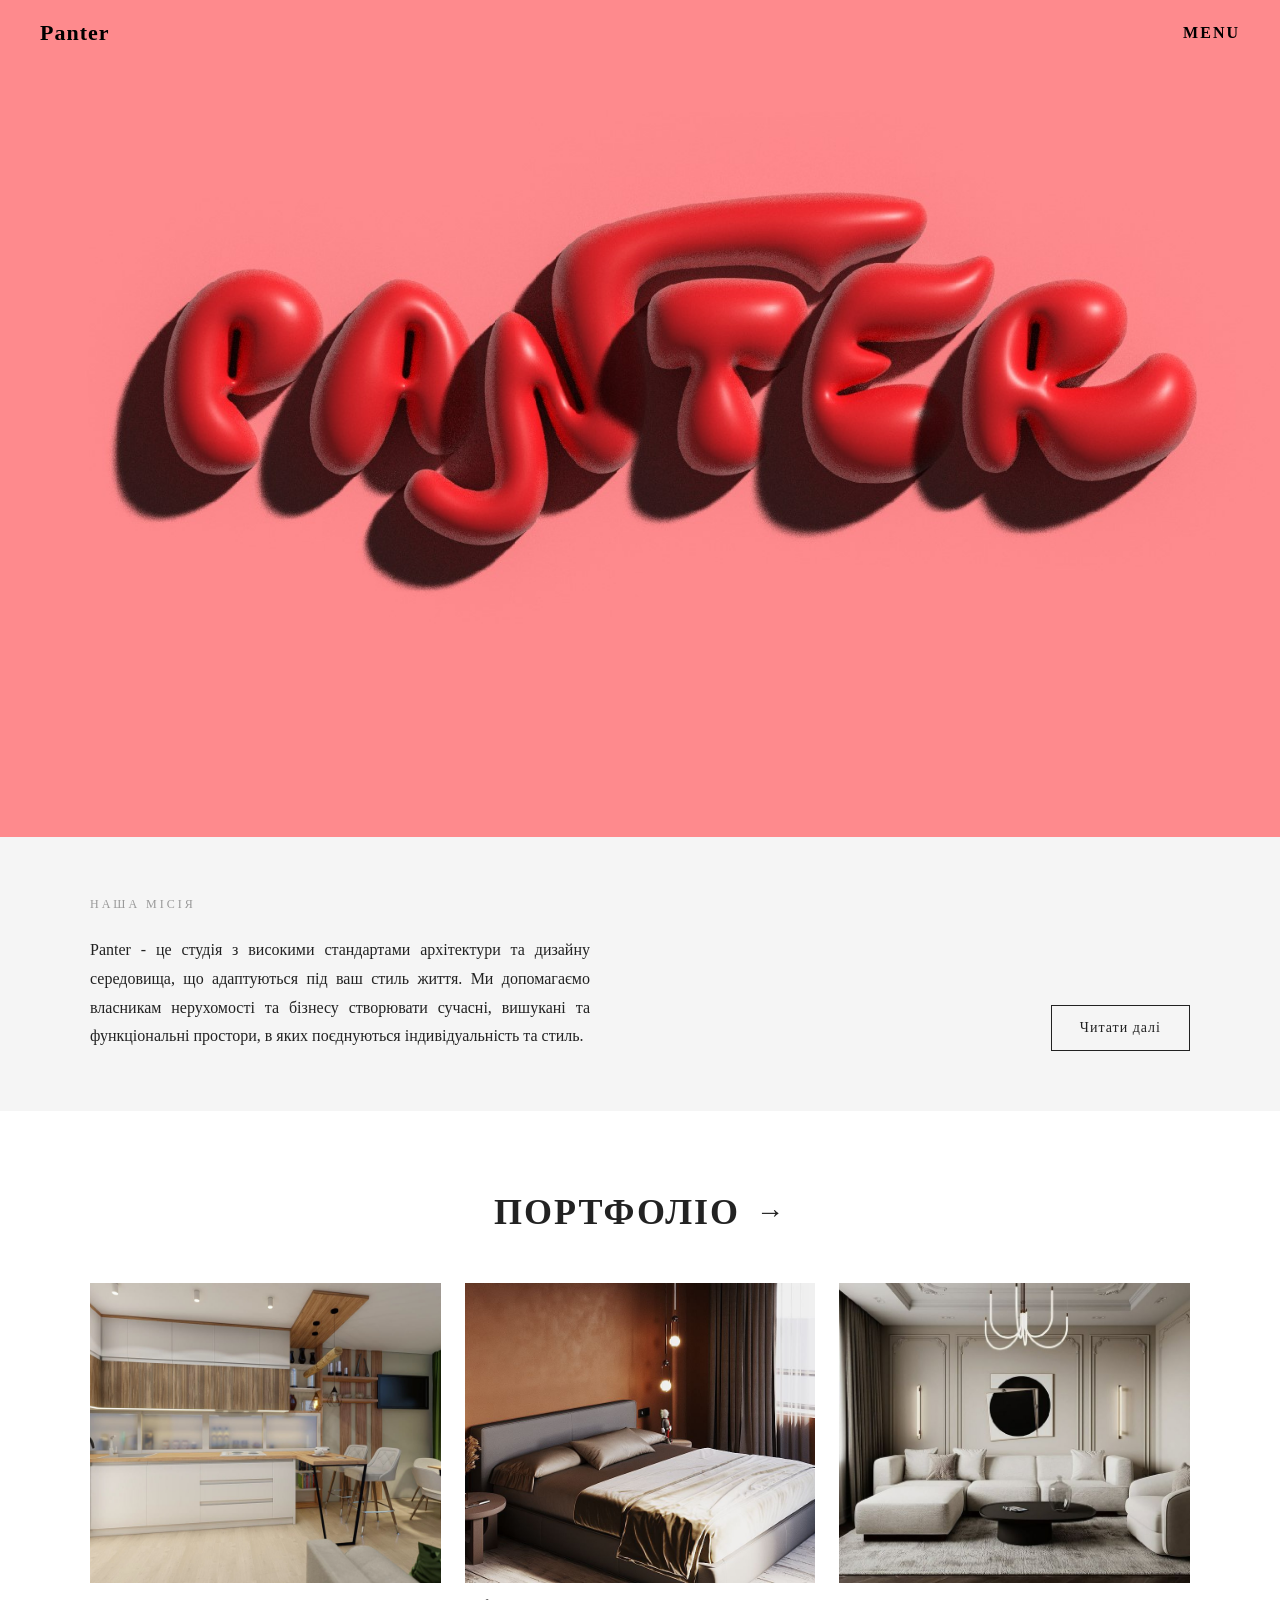
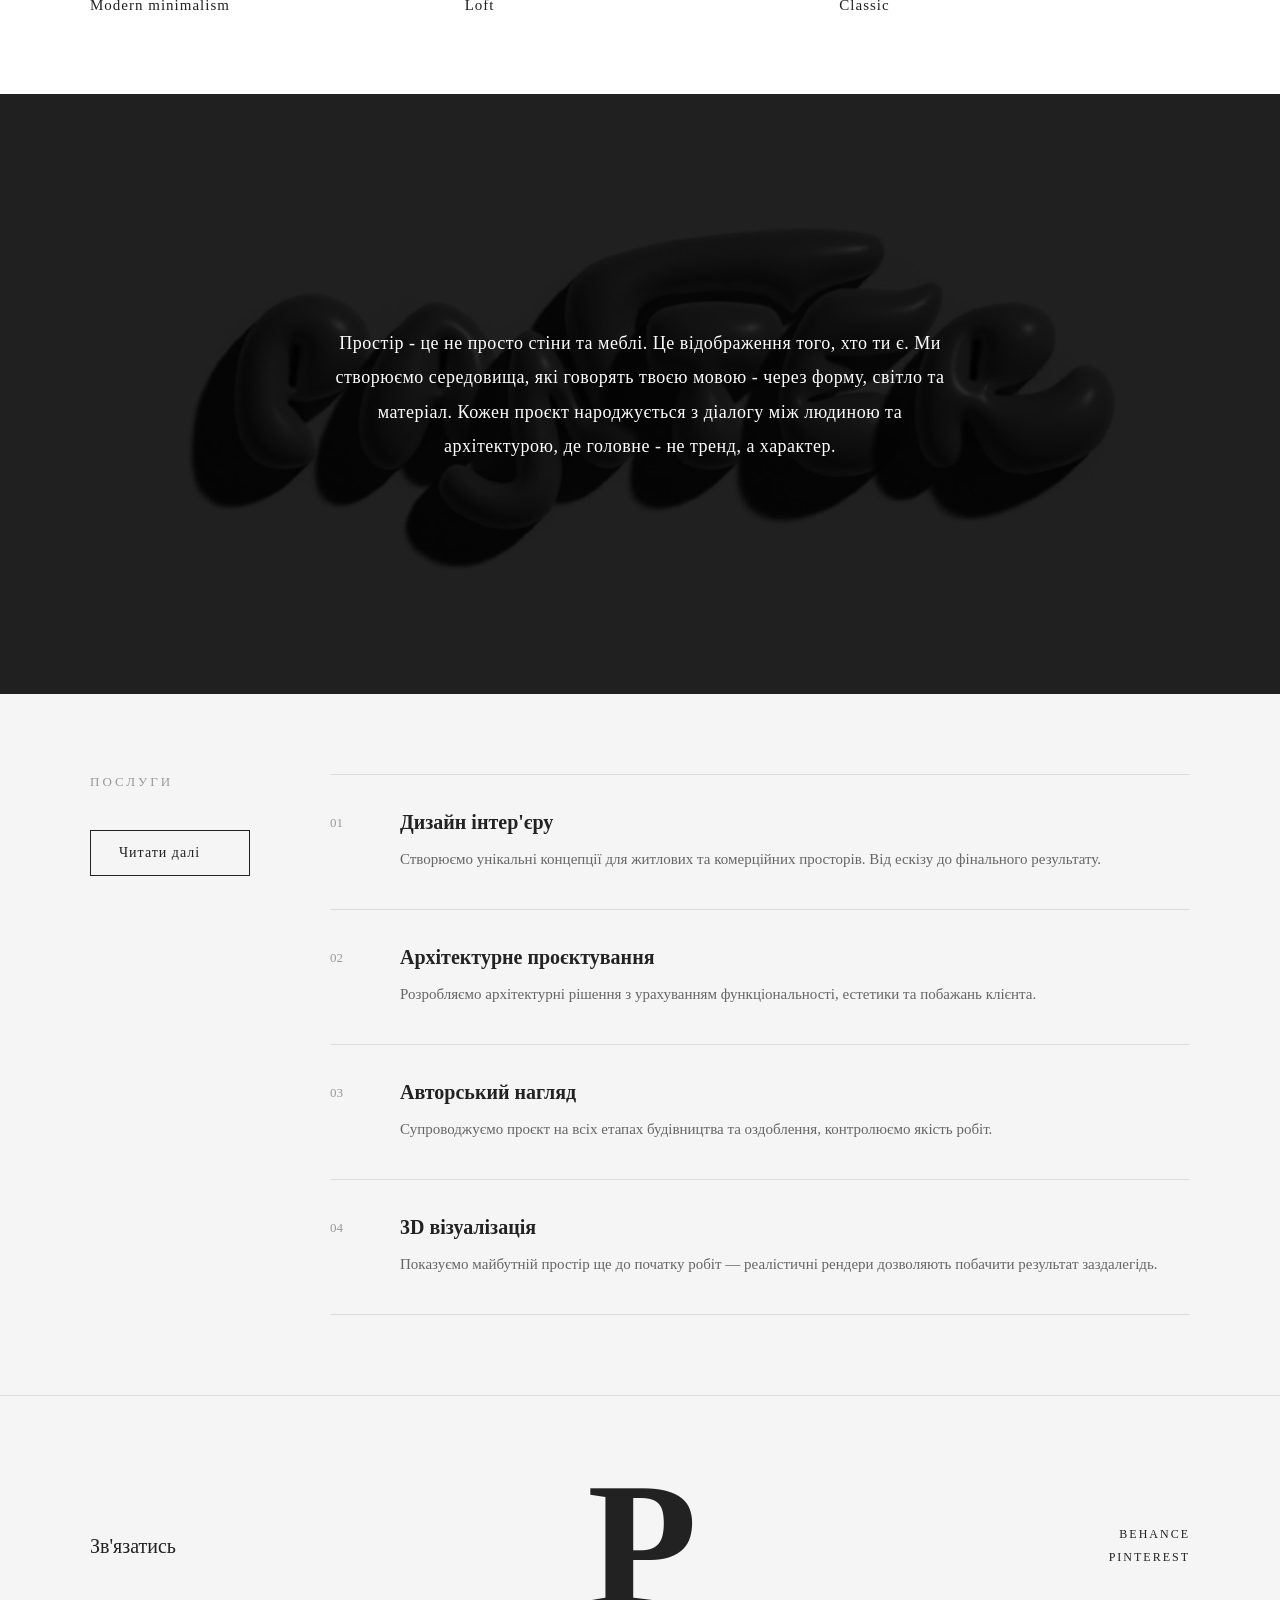
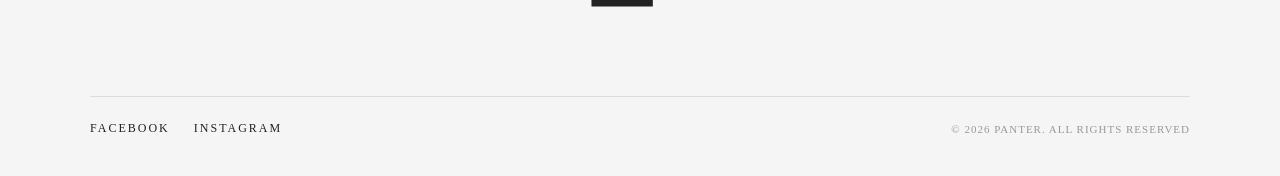
==== index.html @ a99b185a "Initial commit" ====
<!DOCTYPE html>
<html lang="uk">
    <head>
        <meta charset="UTF-8">
        <title>Panter Studio</title>
        <link rel="stylesheet" href="css/reset.css">
        <link rel="stylesheet" href="css/styles.css">
    </head>
    <body>
        <!-- ШАПКА -->
        <header class="header">
            <div class="header__inner">
                <a href="#" class="header__logo">Panter</a>
                <button class="header__menu-btn" id="menuBtn">Menu</button>
            </div>
        </header>

        <!-- ВИЇЗНЕ МЕНЮ -->
        <nav class="nav-overlay" id="navOverlay">
            <ul class="nav-overlay__list">
                <li><a href="about.html" class="nav-overlay__link">Про нас</a></li>
                <li><a href="portfolio.html" class="nav-overlay__link">Портфоліо</a></li>
                <li><a href="services.html" class="nav-overlay__link">Послуги</a></li>
                <li><a href="contacts.html" class="nav-overlay__link">Контакти</a></li>
            </ul>
        </nav>

        <!-- HERO -->
        <section class="hero"></section>

        <!-- НАША МІСІЯ -->
        <section class="about-preview">
            <div class="about-preview__inner">
                <div class="about-preview__left">
                    <span class="about-preview__label">НАША МІСІЯ</span>
                    <p class="about-preview__text">
                        Panter - це студія з високими стандартами архітектури та дизайну середовища, що адаптуються під ваш стиль життя. Ми допомагаємо власникам нерухомості та бізнесу створювати сучасні, вишукані та функціональні простори, в яких поєднуються індивідуальність та стиль.
                    </p>
                </div>
                <div class="about-preview__right">
                    <a href="about.html" class="about-preview__btn">Читати далі</a>
                </div>
            </div>
        </section>
        <!-- СЕКЦІЯ ПОРТФОЛІО -->
        <section class="portfolio">
            <div class="portfolio__header">
                <a href="portfolio.html" class="portfolio__title-link">
                    Портфоліо
                    <span class="portfolio__arrow">→</span>
                </a>
            </div>
            <div class="portfolio__grid">

                <a href="project1.html" class="portfolio__item">
                    <img src="img/3.jpg" alt="Проєкт 1" class="portfolio__img">
                    <p class="portfolio__caption">Modern minimalism</p>
                </a>

                <a href="project2.html" class="portfolio__item">
                    <img src="img/4.jpg" alt="Проєкт 2" class="portfolio__img">
                    <p class="portfolio__caption">Loft</p>
                </a>

                <a href="project3.html" class="portfolio__item">
                    <img src="img/5.jpg" alt="Проєкт 3" class="portfolio__img">
                    <p class="portfolio__caption">Classic</p>
                </a>
            </div>
        </section>
        <!-- СЕКЦІЯ З БАНЕРОМ -->
        <section class="banner">
            <img src="img/6.jpg" alt="Банер" class="banner__img">
            <div class="banner__text">
                <p>Простір - це не просто стіни та меблі. Це відображення того, хто ти є. Ми створюємо середовища, які говорять твоєю мовою - через форму, світло та матеріал. Кожен проєкт народжується з діалогу між людиною та архітектурою, де головне - не тренд, а характер.</p>
            </div>
        </section>
        <!-- СЕКЦІЯ ПОСЛУГИ -->
        <section class="services-preview">
            <div class="services-preview__inner">

                <div class="services-preview__left">
                    <span class="services-preview__title">ПОСЛУГИ</span>
                    <a href="services.html" class="services-preview__btn">Читати далі</a>
                </div>

                <div class="services-preview__right">

                    <div class="services-preview__item">
                        <span class="services-preview__num">01</span>
                        <div class="services-preview__info">
                            <h3 class="services-preview__name">Дизайн інтер'єру</h3>
                            <p class="services-preview__desc">Створюємо унікальні концепції для житлових та комерційних просторів. Від ескізу до фінального результату.</p>
                        </div>
                    </div>

                    <div class="services-preview__item">
                        <span class="services-preview__num">02</span>
                        <div class="services-preview__info">
                            <h3 class="services-preview__name">Архітектурне проєктування</h3>
                            <p class="services-preview__desc">Розробляємо архітектурні рішення з урахуванням функціональності, естетики та побажань клієнта.</p>
                        </div>
                    </div>

                    <div class="services-preview__item">
                        <span class="services-preview__num">03</span>
                        <div class="services-preview__info">
                            <h3 class="services-preview__name">Авторський нагляд</h3>
                            <p class="services-preview__desc">Супроводжуємо проєкт на всіх етапах будівництва та оздоблення, контролюємо якість робіт.</p>
                        </div>
                    </div>

                    <div class="services-preview__item">
                        <span class="services-preview__num">04</span>
                        <div class="services-preview__info">
                            <h3 class="services-preview__name">3D візуалізація</h3>
                            <p class="services-preview__desc">Показуємо майбутній простір ще до початку робіт — реалістичні рендери дозволяють побачити результат заздалегідь.</p>
                        </div>
                    </div>

                </div>
            </div>
        </section>

        <!-- ФУТЕР -->
        <footer class="footer">
            <div class="footer__inner">

                <div class="footer__top">
                    <a href="contacts.html" class="footer__contact-link">Зв'язатись</a>
                    <div class="footer__letter">P</div>
                    <div class="footer__socials-right">
                        <a href="#" class="footer__social">BEHANCE</a>
                        <a href="#" class="footer__social">PINTEREST</a>
                    </div>
                </div>
                <div class="footer__bottom">
                    <div class="footer__socials-left">
                        <a href="#" class="footer__social">FACEBOOK</a>
                        <a href="#" class="footer__social">INSTAGRAM</a>
                    </div>
                    <p class="footer__copy">© 2026 PANTER. ALL RIGHTS RESERVED</p>
                </div>

            </div>
        </footer>
        <script src="js/main.js"></script>
    </body>
</html>
---- css/styles.css ----
/* БАЗОВІ */
body {
    margin: 0;
    padding: 0;
    overflow-x: hidden;
}

/* ШАПКА */
.header {
    position: fixed;
    top: 0;
    left: 0;
    width: 100%;
    z-index: 100;
    background-color: transparent;
    transition: background-color 0.3s ease;
}

.header.scrolled {
    background-color: #4b0000a3;
}

.header__inner {
    display: flex;
    justify-content: space-between;
    align-items: center;
    padding: 20px 40px;
}

.header__logo,
.header__menu-btn {
    color: #000;
    transition: color 0.3s ease;
}

.header__logo {
    font-size: 22px;
    font-weight: 700;
    letter-spacing: 1px;
}

.header__menu-btn {
    font-size: 16px;
    font-weight: 600;
    letter-spacing: 2px;
    text-transform: uppercase;
}

.header.scrolled .header__logo,
.header.scrolled .header__menu-btn {
    color: #fff;
}

/* МЕНЮ */
.nav-overlay {
    position: fixed;
    top: -100%;
    left: 0;
    width: 100%;
    height: 100%;
    background-color: #fff;
    z-index: 99;
    display: flex;
    align-items: center;
    justify-content: center;
    transition: top 0.4s ease;
}

.nav-overlay.open {
    top: 0;
}

.nav-overlay__list {
    display: flex;
    flex-direction: column;
    align-items: center;
    gap: 30px;
}

.nav-overlay__link {
    color: #000;
    font-size: 32px;
    font-weight: 600;
    letter-spacing: 2px;
    text-transform: uppercase;
    transition: opacity 0.2s;
}

.nav-overlay__link:hover {
    opacity: 0.6;
}

/* HERO */
.hero {
    height: 100vh;
    background-image: url('../img/1.jpg');
    background-size: cover;
    background-position: center;
    background-repeat: no-repeat;
    position: relative;
    top: -63px;
    margin-bottom: -63px;
}

/* ЗАГАЛЬНИЙ ЛЕЙБЛ */
.about-label {
    display: block;
    font-size: 11px;
    letter-spacing: 3px;
    text-transform: uppercase;
    color: #999;
    margin-bottom: 20px;
}

/* ЗАГАЛЬНІ КНОПКИ */
.about-preview__btn,
.about-extra__btn,
.services-preview__btn {
    display: inline-block;
    padding: 14px 28px;
    border: 1px solid #222;
    color: #222;
    font-size: 14px;
    letter-spacing: 1px;
    transition: background-color 0.3s ease, color 0.3s ease;
}

.about-preview__btn:hover,
.about-extra__btn:hover,
.services-preview__btn:hover {
    background-color: #222;
    color: #fff;
}

.services-page__cta,
.contacts__submit {
    display: inline-block;
    padding: 14px 32px;
    background-color: #222;
    color: #fff;
    font-size: 14px;
    letter-spacing: 1px;
    transition: opacity 0.2s;
    cursor: pointer;
}

.services-page__cta:hover,
.contacts__submit:hover {
    opacity: 0.8;
}

/* ЗАГАЛЬНИЙ КОНТЕЙНЕР */
.about-team__inner,
.about-stats__inner,
.about-extra__inner,
.about-page__inner,
.inner-page__inner,
.project-detail__inner,
.footer__inner,
.portfolio__grid,
.services-preview__inner,
.about-preview__inner {
    max-width: 1100px;
    margin: 0 auto;
}

/* НАША МІСІЯ */
.about-preview {
    padding: 60px 40px;
    background-color: #f5f5f5;
}

.about-preview__inner {
    display: flex;
    justify-content: space-between;
    align-items: flex-end;
    gap: 40px;
}

.about-preview__left {
    max-width: 500px;
}

.about-preview__label {
    display: block;
    font-size: 12px;
    letter-spacing: 3px;
    text-transform: uppercase;
    color: #999;
    margin-bottom: 24px;
}

.about-preview__text {
    font-size: 16px;
    line-height: 1.8;
    color: #222;
    text-align: justify;
}

.about-preview__right {
    flex-shrink: 0;
}

/* ПОРТФОЛІО НА ГОЛОВНІЙ */
.portfolio {
    padding: 80px 40px;
    background-color: #fff;
}

.portfolio__header {
    text-align: center;
    margin-bottom: 50px;
}

.portfolio__title-link {
    font-size: 36px;
    font-weight: 700;
    color: #222;
    letter-spacing: 2px;
    text-transform: uppercase;
    display: inline-flex;
    align-items: center;
    gap: 16px;
    transition: opacity 0.2s;
}

.portfolio__title-link:hover {
    opacity: 0.6;
}

.portfolio__arrow {
    font-size: 28px;
    transition: transform 0.2s;
}

.portfolio__title-link:hover .portfolio__arrow {
    transform: translateX(6px);
}

.portfolio__grid {
    display: flex;
    gap: 24px;
}

.portfolio__item {
    flex: 1;
    display: flex;
    flex-direction: column;
    cursor: pointer;
    transition: opacity 0.2s;
}

.portfolio__item:hover {
    opacity: 0.8;
}

.portfolio__img {
    width: 100%;
    height: 300px;
    object-fit: cover;
    display: block;
}

.portfolio__caption {
    margin-top: 14px;
    font-size: 15px;
    color: #222;
    letter-spacing: 1px;
}

/* БАНЕР */
.banner {
    position: relative;
}

.banner__img {
    width: 100%;
    height: 600px;
    object-fit: cover;
    display: block;
}

.banner__text {
    position: absolute;
    top: 50%;
    left: 50%;
    transform: translate(-50%, -50%);
    max-width: 700px;
    text-align: center;
}

.banner__text p {
    color: #fff;
    font-size: 18px;
    line-height: 1.9;
    letter-spacing: 0.5px;
}

/* ПОСЛУГИ НА ГОЛОВНІЙ */
.services-preview {
    padding: 80px 40px;
    background-color: #f5f5f5;
}

.services-preview__inner {
    display: flex;
    gap: 80px;
    align-items: flex-start;
}

.services-preview__left {
    display: flex;
    flex-direction: column;
    gap: 40px;
    position: sticky;
    top: 100px;
    min-width: 160px;
}

.services-preview__title {
    font-size: 13px;
    letter-spacing: 3px;
    text-transform: uppercase;
    color: #999;
}

.services-preview__right {
    flex: 1;
    display: flex;
    flex-direction: column;
}

.services-preview__item,
.services-page__item {
    display: flex;
    gap: 40px;
    padding: 36px 0;
    border-bottom: 1px solid #ddd;
    align-items: flex-start;
}

.services-preview__item:first-child,
.services-page__item:first-child {
    border-top: 1px solid #ddd;
}

.services-preview__num {
    font-size: 13px;
    color: #999;
    min-width: 30px;
    padding-top: 4px;
}

.services-preview__name {
    font-size: 20px;
    font-weight: 600;
    color: #222;
    margin-bottom: 12px;
}

.services-preview__desc {
    font-size: 15px;
    line-height: 1.8;
    color: #666;
}

/* ФУТЕР */
.footer {
    padding: 60px 40px 40px;
    background-color: #f5f5f5;
    border-top: 1px solid #ddd;
}

.footer__top {
    display: flex;
    justify-content: space-between;
    align-items: center;
    margin-bottom: 60px;
}

.footer__contact-link {
    font-size: 20px;
    color: #222;
    text-decoration: underline;
    transition: opacity 0.2s;
}

.footer__letter {
    font-size: 180px;
    font-weight: 700;
    color: #222;
    line-height: 1;
    user-select: none;
}

.footer__socials-right {
    display: flex;
    flex-direction: column;
    align-items: flex-end;
    gap: 8px;
}

.footer__social {
    font-size: 12px;
    letter-spacing: 2px;
    color: #222;
    transition: opacity 0.2s;
}

.footer__contact-link:hover,
.footer__social:hover {
    opacity: 0.6;
}

.footer__bottom {
    display: flex;
    justify-content: space-between;
    align-items: center;
    border-top: 1px solid #ddd;
    padding-top: 24px;
}

.footer__socials-left {
    display: flex;
    gap: 24px;
}

.footer__copy {
    font-size: 11px;
    letter-spacing: 1px;
    color: #999;
    text-transform: uppercase;
}

/* ВНУТРІШНІ СТОРІНКИ */
.inner-page {
    padding: 140px 40px 80px;
}

.inner-page__title {
    font-size: 48px;
    font-weight: 700;
    color: #222;
    margin-bottom: 60px;
    text-transform: uppercase;
    letter-spacing: 2px;
}

/* КОНТАКТИ */
.contacts__block {
    display: flex;
    gap: 80px;
    align-items: flex-start;
}

.contacts__info {
    flex: 1;
    display: flex;
    flex-direction: column;
    gap: 32px;
}

.contacts__group {
    display: flex;
    flex-direction: column;
    gap: 6px;
}

.contacts__group-title {
    font-size: 14px;
    color: #444;
    margin-bottom: 6px;
}

.contacts__value {
    font-size: 16px;
    color: #222;
    transition: opacity 0.2s;
}

a.contacts__value:hover {
    opacity: 0.6;
}

.contacts__form-block {
    flex: 1;
}

.contacts__form {
    display: flex;
    flex-direction: column;
}

.contacts__input {
    width: 100%;
    padding: 16px 12px;
    border: none;
    border-bottom: 1px solid #ccc;
    background-color: transparent;
    font-size: 15px;
    color: #222;
    outline: none;
    transition: border-color 0.2s;
}

.contacts__input::placeholder {
    color: #aaa;
}

.contacts__input:focus {
    border-bottom-color: #222;
}

.contacts__submit {
    align-self: flex-end;
    margin-top: 24px;
}

/* ПРО НАС */
.about-team {
    padding: 140px 40px 80px;
}

.about-team__inner {
    display: flex;
    gap: 80px;
    align-items: center;
}

.about-team__img-block,
.about-team__text-block {
    flex: 1;
}

.about-team__img {
    width: 100%;
    height: 600px;
    object-fit: cover;
}

.about-team__title {
    font-size: 36px;
    font-weight: 700;
    color: #222;
    margin-bottom: 28px;
    line-height: 1.3;
}

.about-team__text {
    font-size: 16px;
    line-height: 1.9;
    color: #444;
    margin-bottom: 16px;
}

.about-company {
    padding: 80px 40px;
    background-color: #f5f5f5;
}

.about-company__inner {
    max-width: 700px;
    margin: 0 auto;
    text-align: center;
}

.about-company__text {
    font-size: 17px;
    line-height: 2;
    color: #444;
    margin-bottom: 20px;
}

.about-stats {
    padding: 80px 40px;
}

.about-stats__inner {
    display: flex;
    gap: 40px;
}

.about-stats__item {
    flex: 1;
    border-top: 1px solid #ddd;
    padding-top: 28px;
    display: flex;
    flex-direction: column;
    gap: 8px;
}

.about-stats__number {
    font-size: 48px;
    font-weight: 700;
    color: #222;
}

.about-stats__label {
    font-size: 13px;
    letter-spacing: 2px;
    text-transform: uppercase;
    color: #999;
}

.about-stats__desc {
    font-size: 14px;
    line-height: 1.7;
    color: #666;
    margin-top: 8px;
}

.about-extra {
    padding: 80px 40px;
    background-color: #f5f5f5;
}

.about-extra__inner {
    display: flex;
    flex-direction: column;
    gap: 40px;
}

.about-extra__img-block {
    display: flex;
    gap: 16px;
}

.about-extra__img {
    width: 50%;
    height: 350px;
    object-fit: cover;
}

.about-extra__text-block {
    display: flex;
    flex-direction: column;
    gap: 16px;
}

.about-extra__text {
    font-size: 16px;
    line-height: 1.9;
    color: #444;
}

.about-extra__btn {
    align-self: flex-start;
    margin-top: 8px;
}

/* СТОРІНКА ПОСЛУГ */
.services-page__head {
    max-width: 600px;
    margin-bottom: 60px;
}

.services-page__intro {
    font-size: 17px;
    line-height: 1.9;
    color: #444;
    margin-top: 16px;
}

.services-page__photos {
    display: grid;
    grid-template-columns: repeat(3, 1fr);
    gap: 16px;
    margin-bottom: 80px;
}

.services-page__photo {
    width: 100%;
    aspect-ratio: 4 / 3;
    object-fit: cover;
    display: block;
}

.services-page__list {
    display: flex;
    flex-direction: column;
    margin-bottom: 80px;
}

.services-page__bottom {
    display: flex;
    flex-wrap: wrap;
    gap: 80px;
    padding: 60px 0;
    border-top: 1px solid #ddd;
}

.services-page__bottom-left,
.services-page__bottom-right {
    flex: 1;
    display: flex;
    flex-direction: column;
    gap: 20px;
}

.services-page__bottom-right {
    justify-content: flex-end;
}

.services-page__bottom-text,
.services-page__bottom-quote {
    font-size: 16px;
    line-height: 1.8;
    color: #444;
}

.services-page__cta {
    margin-top: 20px;
    align-self: flex-start;
}

/* СТОРІНКА ПРОЄКТУ */
.project-page__back {
    display: inline-block;
    margin-bottom: 32px;
    font-size: 14px;
    color: #999;
    letter-spacing: 1px;
    transition: color 0.2s;
}

.project-page__back:hover {
    color: #222;
}

.project-hero {
    position: relative;
    height: 100vh;
    overflow: hidden;
}

.project-hero__img {
    width: 100%;
    height: 100%;
    object-fit: cover;
    display: block;
}

.project-hero__overlay {
    position: absolute;
    bottom: 60px;
    left: 40px;
}

.project-hero__title {
    font-size: 52px;
    font-weight: 700;
    color: #fff;
    margin-bottom: 12px;
}

.project-hero__sub {
    font-size: 14px;
    letter-spacing: 3px;
    text-transform: uppercase;
    color: rgba(255,255,255,0.7);
}

.project-detail {
    padding: 80px 40px;
}

.project-plan {
    display: flex;
    gap: 80px;
    align-items: flex-start;
    margin: 60px 0 80px;
}

.project-plan__img-block {
    flex: 1;
    display: flex;
    flex-direction: column;
    gap: 10px;
}

.project-plan__img {
    width: 100%;
    object-fit: contain;
    background-color: #f5f5f5;
}

.project-plan__caption {
    font-size: 12px;
    color: #999;
    letter-spacing: 2px;
    text-transform: uppercase;
}

.project-plan__text-block {
    flex: 1;
    display: flex;
    flex-direction: column;
    gap: 16px;
    padding-top: 8px;
}

.project-plan__title {
    font-size: 28px;
    font-weight: 700;
    color: #222;
    margin-bottom: 8px;
}

.project-plan__text {
    font-size: 15px;
    line-height: 1.9;
    color: #444;
}

.project-materials {
    margin-bottom: 80px;
    padding-top: 60px;
    border-top: 1px solid #ddd;
}

.project-materials__grid {
    display: grid;
    grid-template-columns: repeat(2, 1fr);
    gap: 40px;
    margin-top: 32px;
}

.project-materials__name {
    font-size: 16px;
    font-weight: 600;
    color: #222;
    margin-bottom: 10px;
}

.project-materials__desc {
    font-size: 14px;
    line-height: 1.8;
    color: #666;
}

.project-gallery {
    padding-top: 60px;
    border-top: 1px solid #ddd;
}

.project-gallery__row-3 {
    display: grid;
    grid-template-columns: repeat(3, 1fr);
    gap: 12px;
    margin-bottom: 12px;
}

.project-gallery__row-2 {
    display: grid;
    grid-template-columns: repeat(2, 1fr);
    gap: 12px;
    margin-bottom: 12px;
}

.project-gallery__img {
    width: 100%;
    aspect-ratio: 4 / 3;
    object-fit: cover;
    display: block;
}
@media (max-width: 768px) {
    .hero {
        top: 0;
        margin-bottom: 0;
        height: 100svh;
    }

    .project-hero {
        height: 100svh;
    }
}
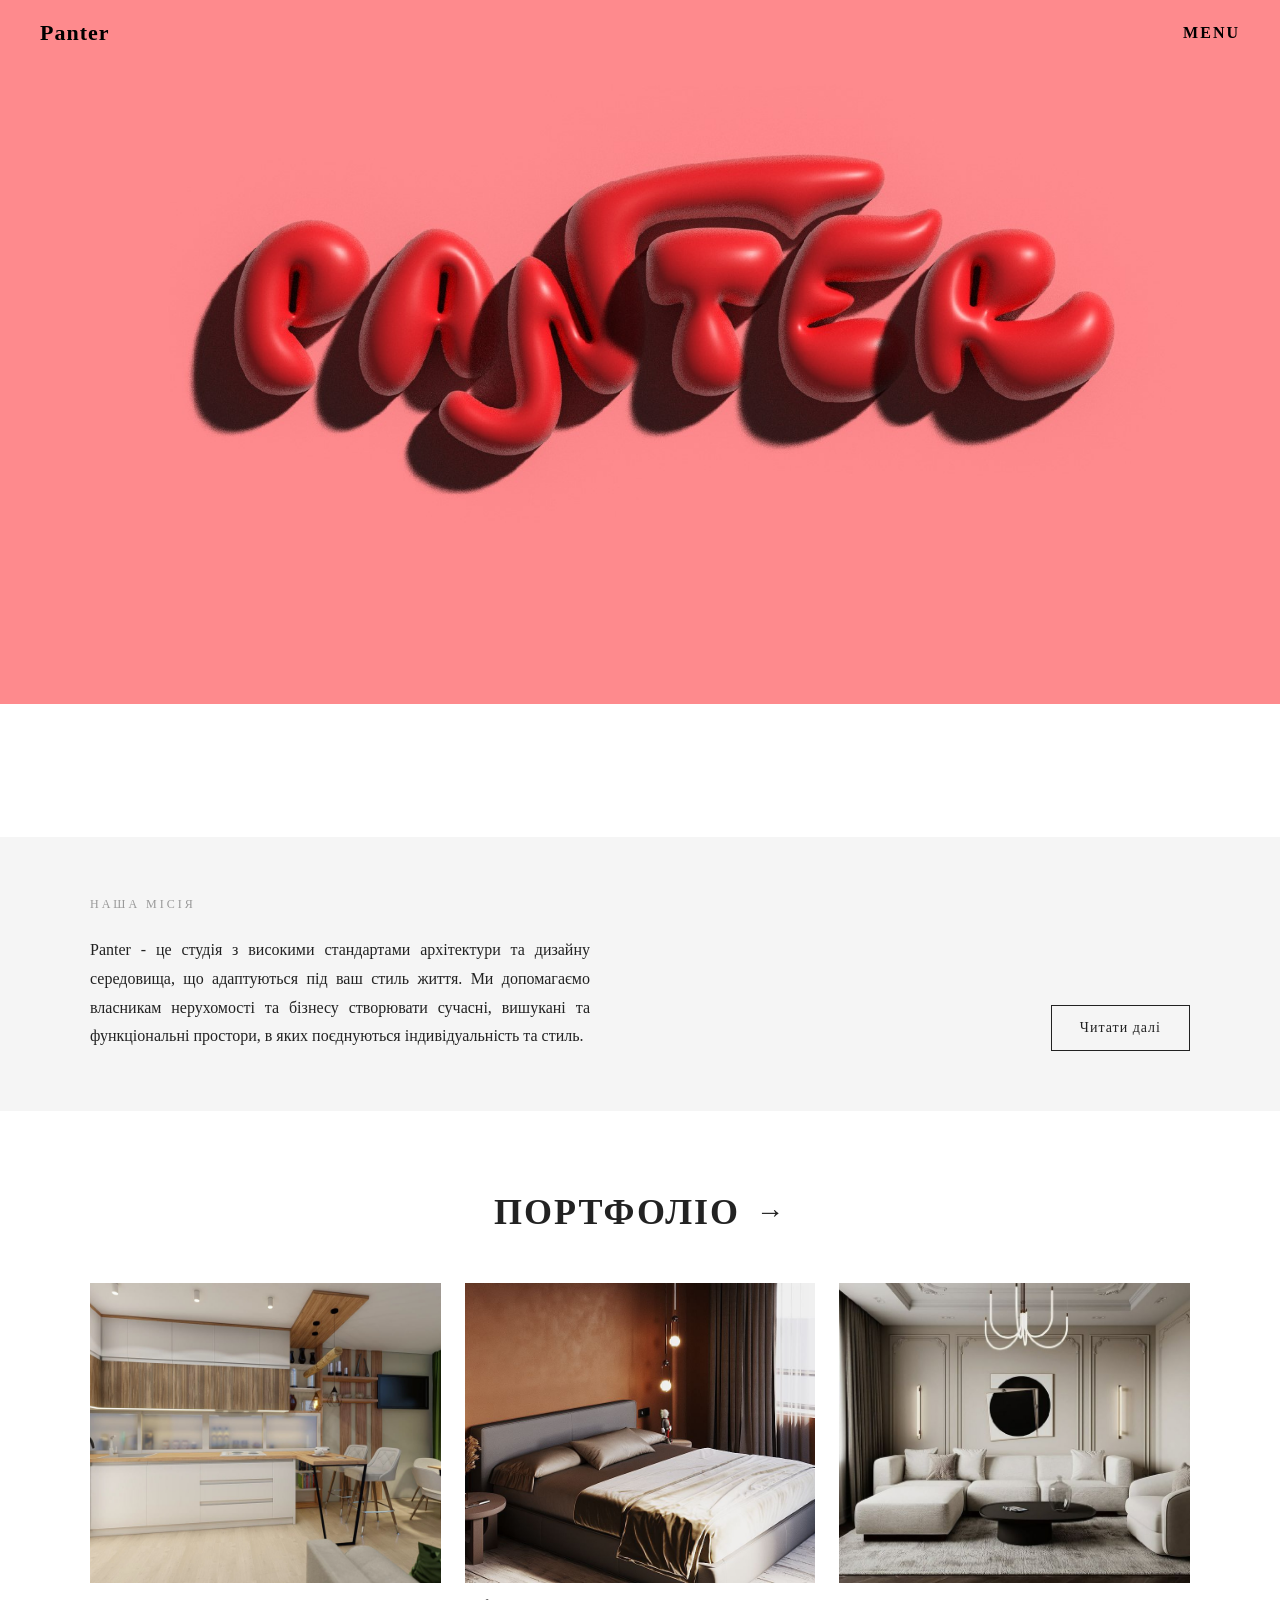
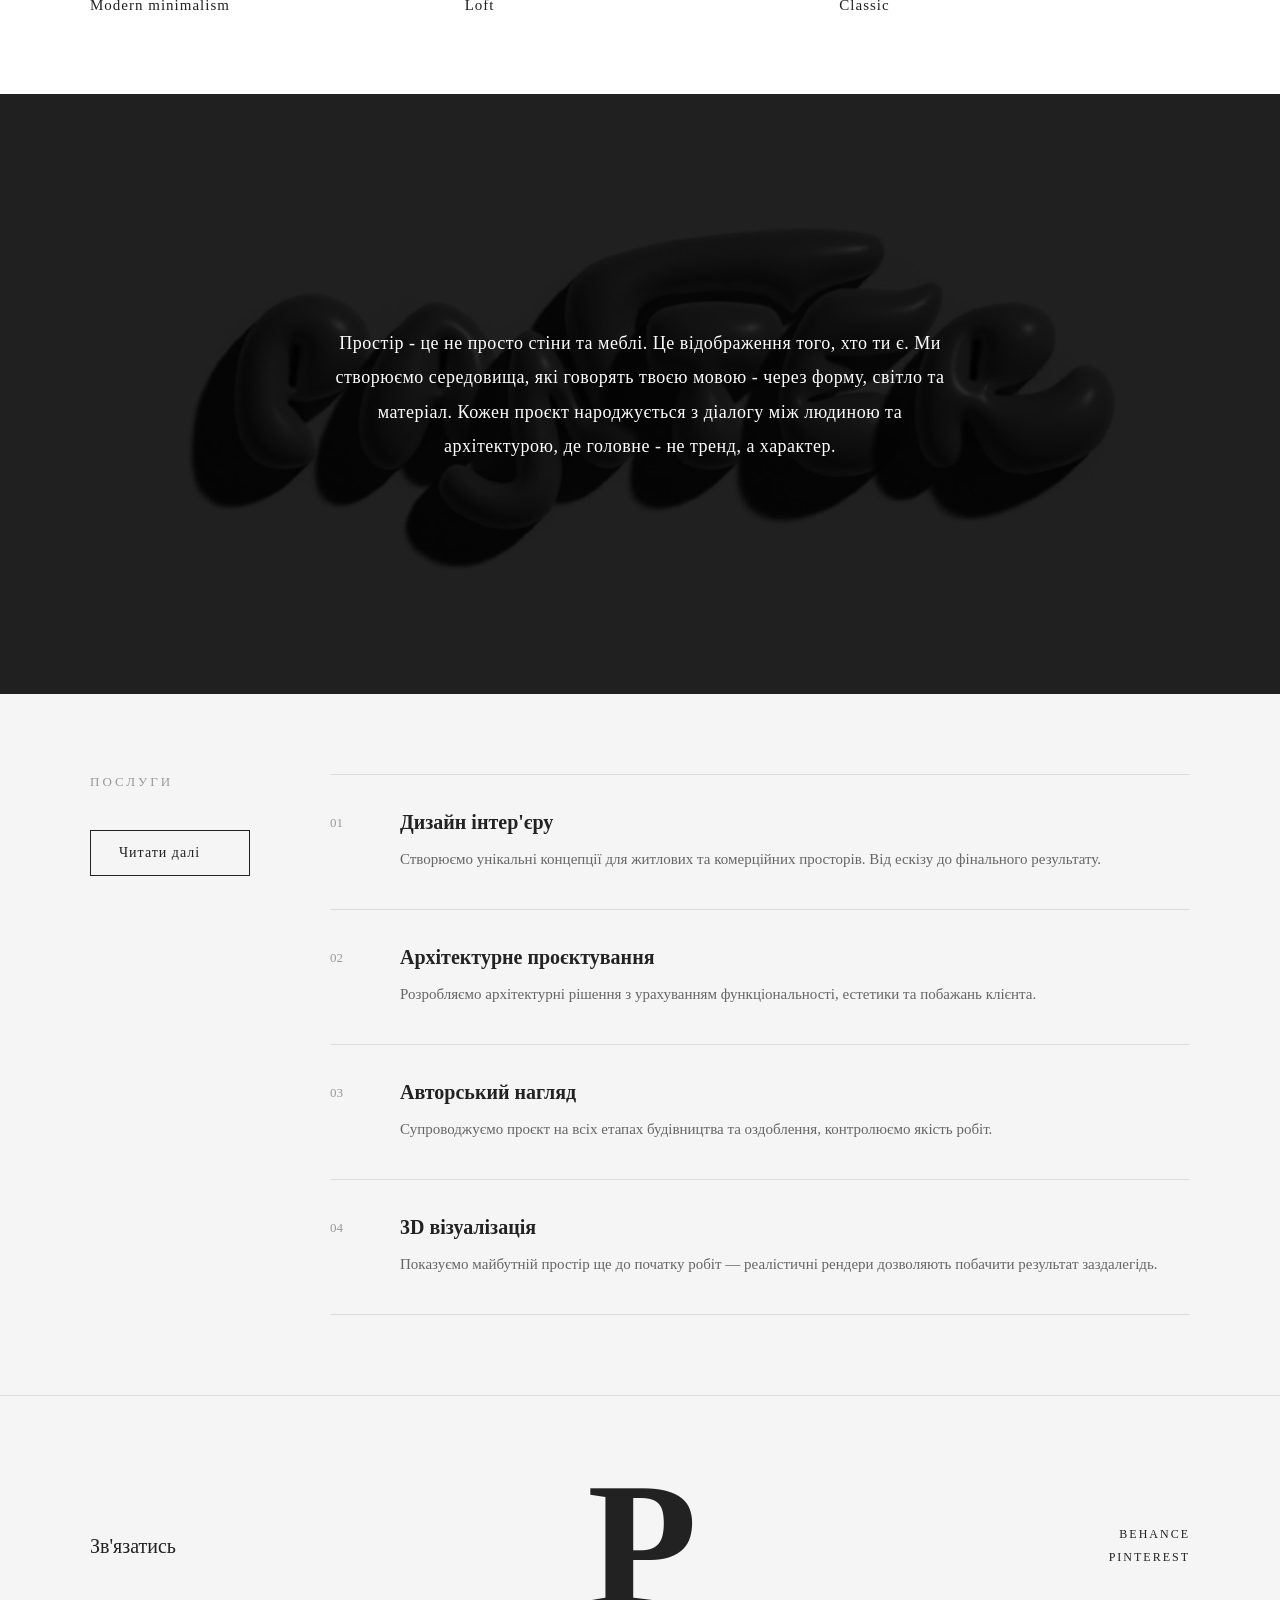
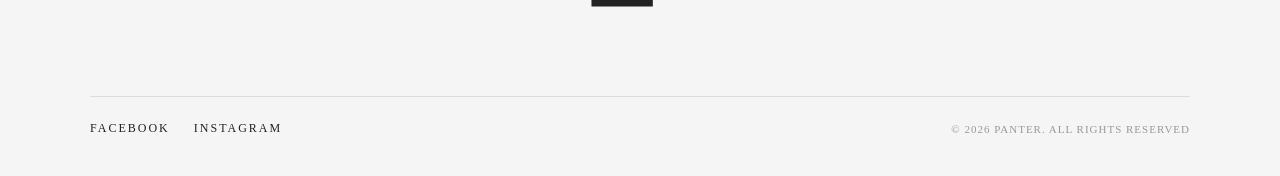
==== commit e82d107f: "Update index.html" ====
--- a/index.html
+++ b/index.html
@@ -26,7 +26,10 @@
         </nav>
 
         <!-- HERO -->
-        <section class="hero"></section>
+        <section class="hero">
+            <img src="img/1.jpg" alt="Hero" class="hero__img">
+        </section>
+
 
         <!-- НАША МІСІЯ -->
         <section class="about-preview">
--- a/css/styles.css
+++ b/css/styles.css
@@ -92,14 +92,19 @@
 
 /* HERO */
 .hero {
-    height: 100vh;
-    background-image: url('../img/1.jpg');
+    height: 100vh;;
     background-size: cover;
     background-position: center;
     background-repeat: no-repeat;
     position: relative;
     top: -63px;
     margin-bottom: -63px;
+}
+.hero__img {
+  width: 100%;
+  height: auto;
+  object-fit: contain;
+  display: block;
 }
 
 /* ЗАГАЛЬНИЙ ЛЕЙБЛ */
@@ -863,14 +868,29 @@
     object-fit: cover;
     display: block;
 }
-@media (max-width: 768px) {
-    .hero {
-        top: 0;
-        margin-bottom: 0;
-        height: 100svh;
-    }
-
-    .project-hero {
-        height: 100svh;
-    }
-}+/* Адаптація картинок для мобільних */
+@media screen and (max-width: 768px) {
+  /* HERO (1.jpg) */
+  .hero {
+    height: auto !important;
+    min-height: 300px !important;
+    background-size: contain !important;
+    background-repeat: no-repeat !important;
+    background-position: center !important;
+    background-color: #f0c8c8 !important;
+  }
+
+  /* PROJECT HERO (3.jpg) */
+  .project-hero {
+    height: auto !important;
+  }
+
+  .project-hero__img {
+    width: 100% !important;
+    height: auto !important;
+    object-fit: contain !important;
+    object-position: center !important;
+    background-color: #f0c8c8 !important;
+  }
+}
+
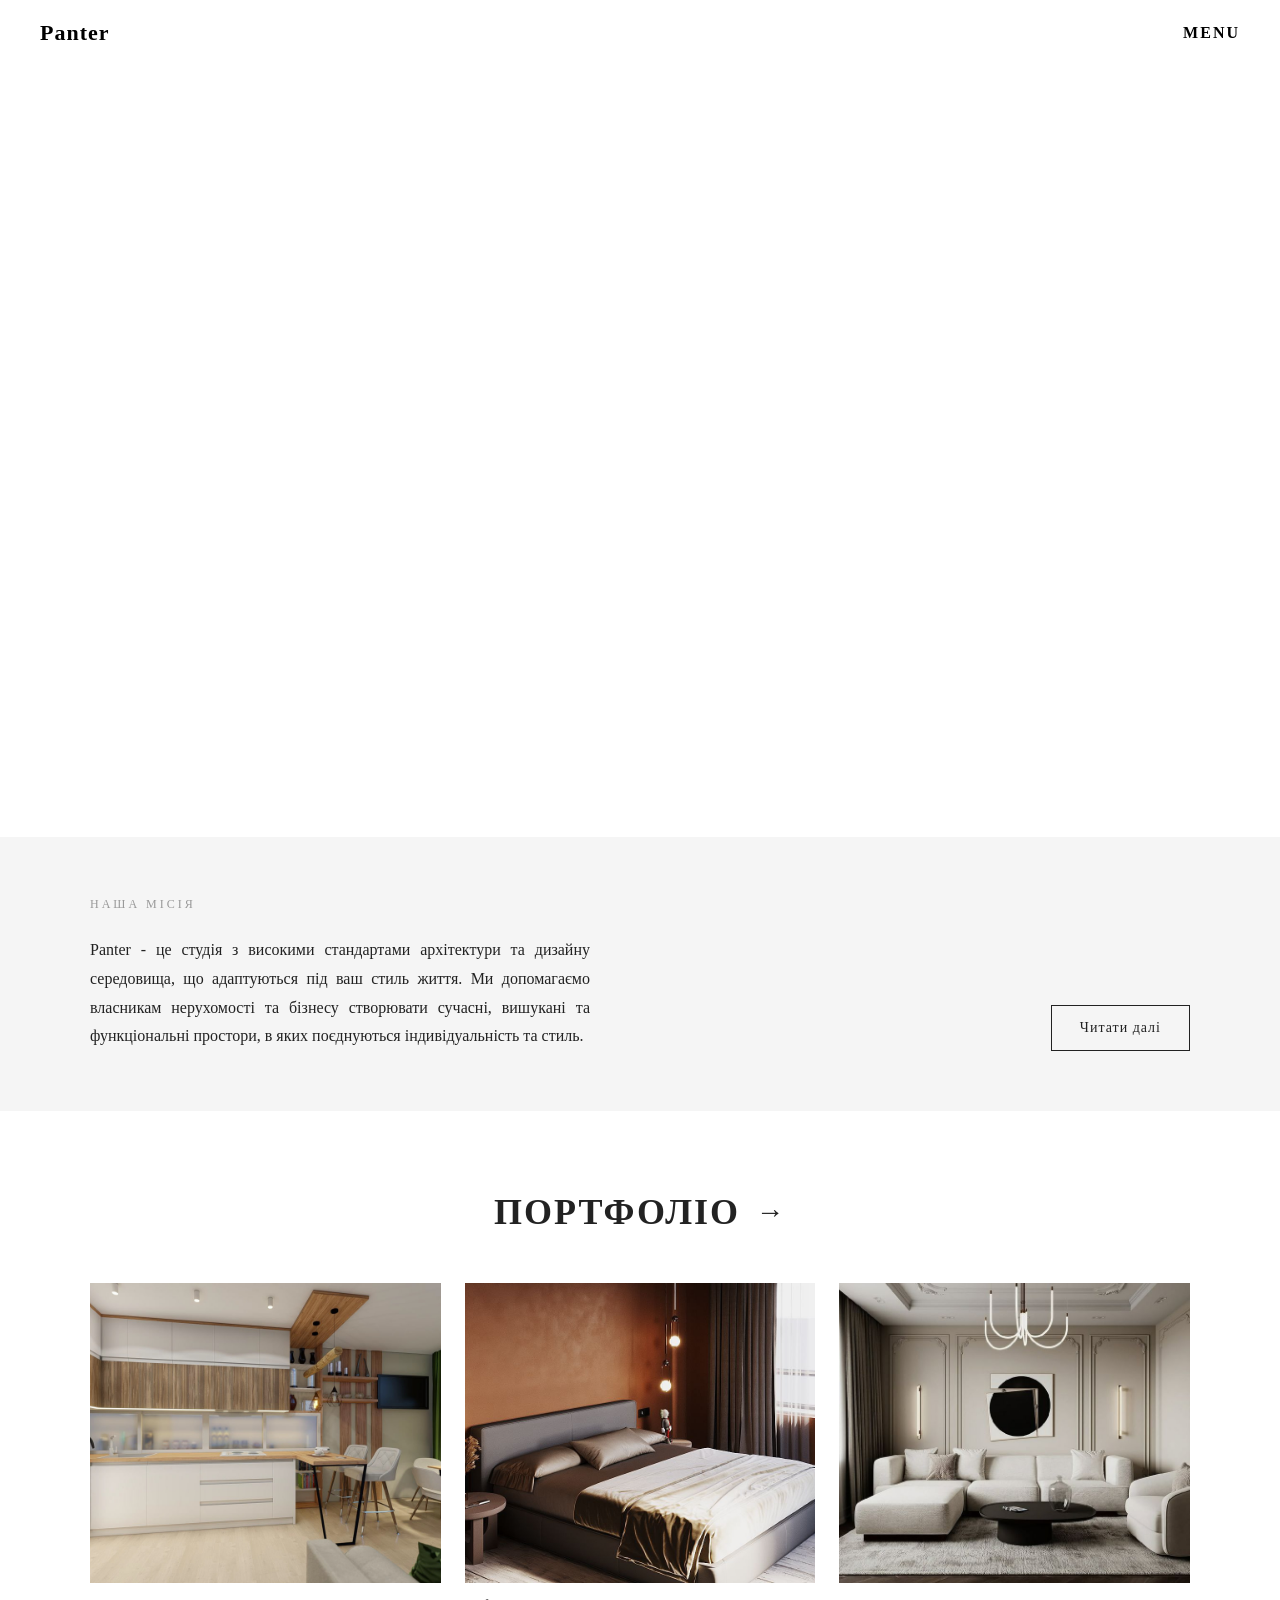
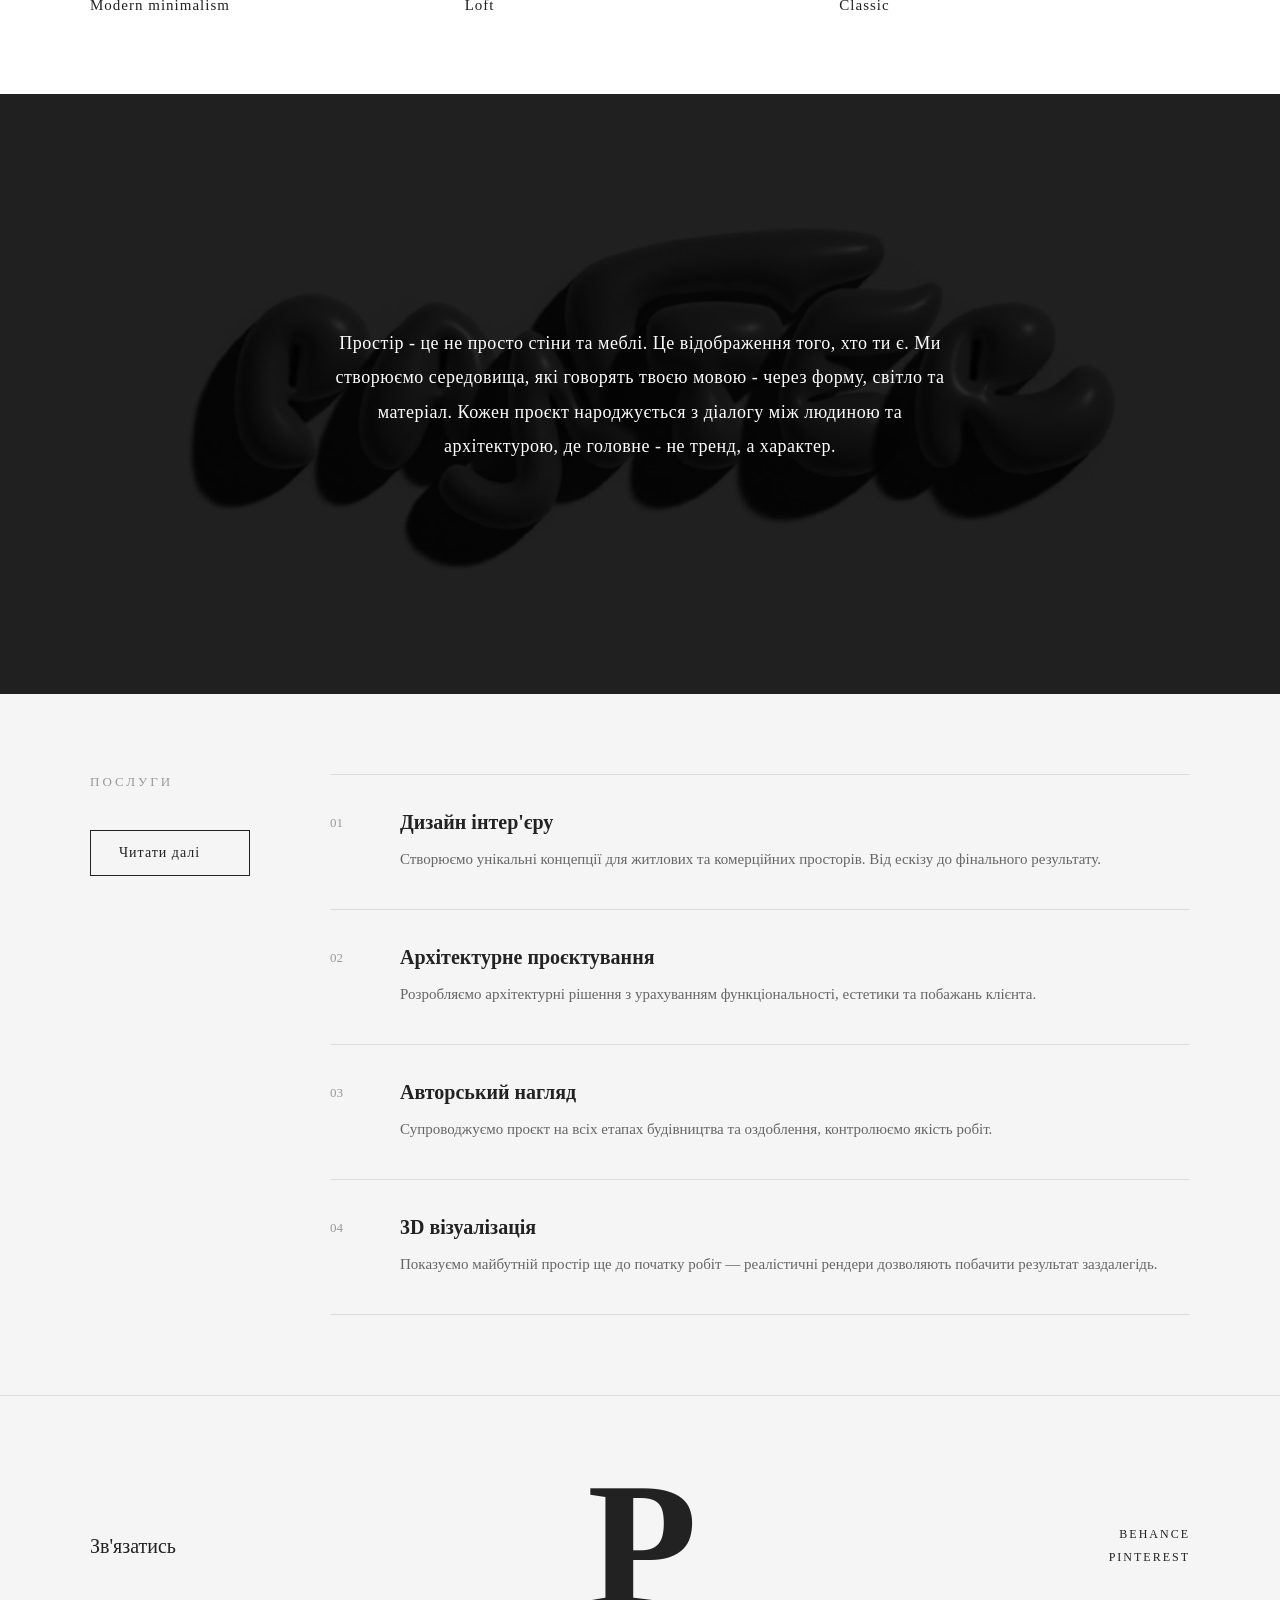
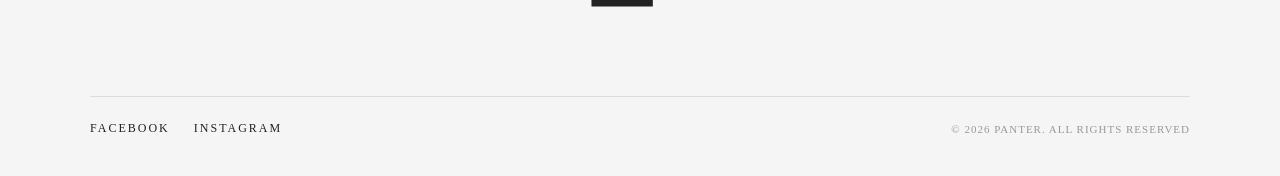
==== commit 55a3b806: "Update index.html" ====
--- a/index.html
+++ b/index.html
@@ -26,10 +26,7 @@
         </nav>
 
         <!-- HERO -->
-        <section class="hero">
-            <img src="img/1.jpg" alt="Hero" class="hero__img">
-        </section>
-
+        <section class="hero"></section>
 
         <!-- НАША МІСІЯ -->
         <section class="about-preview">
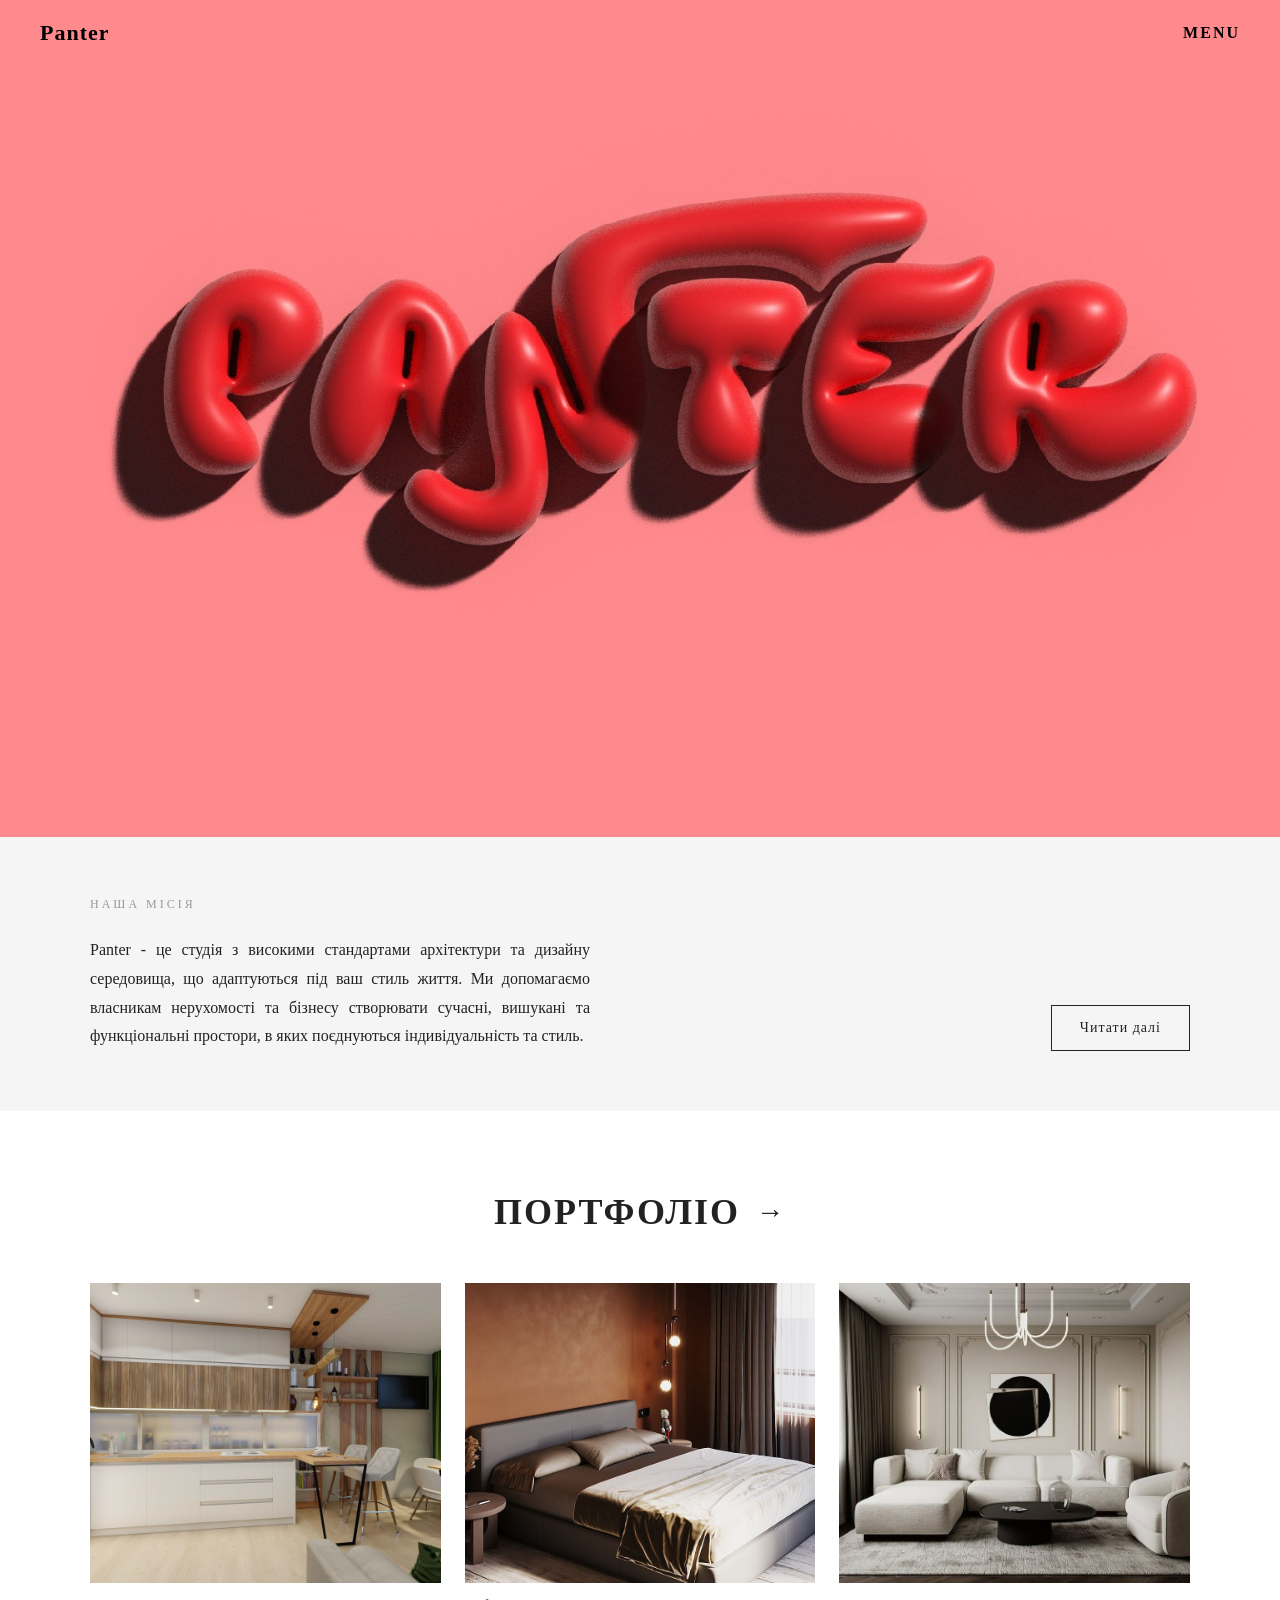
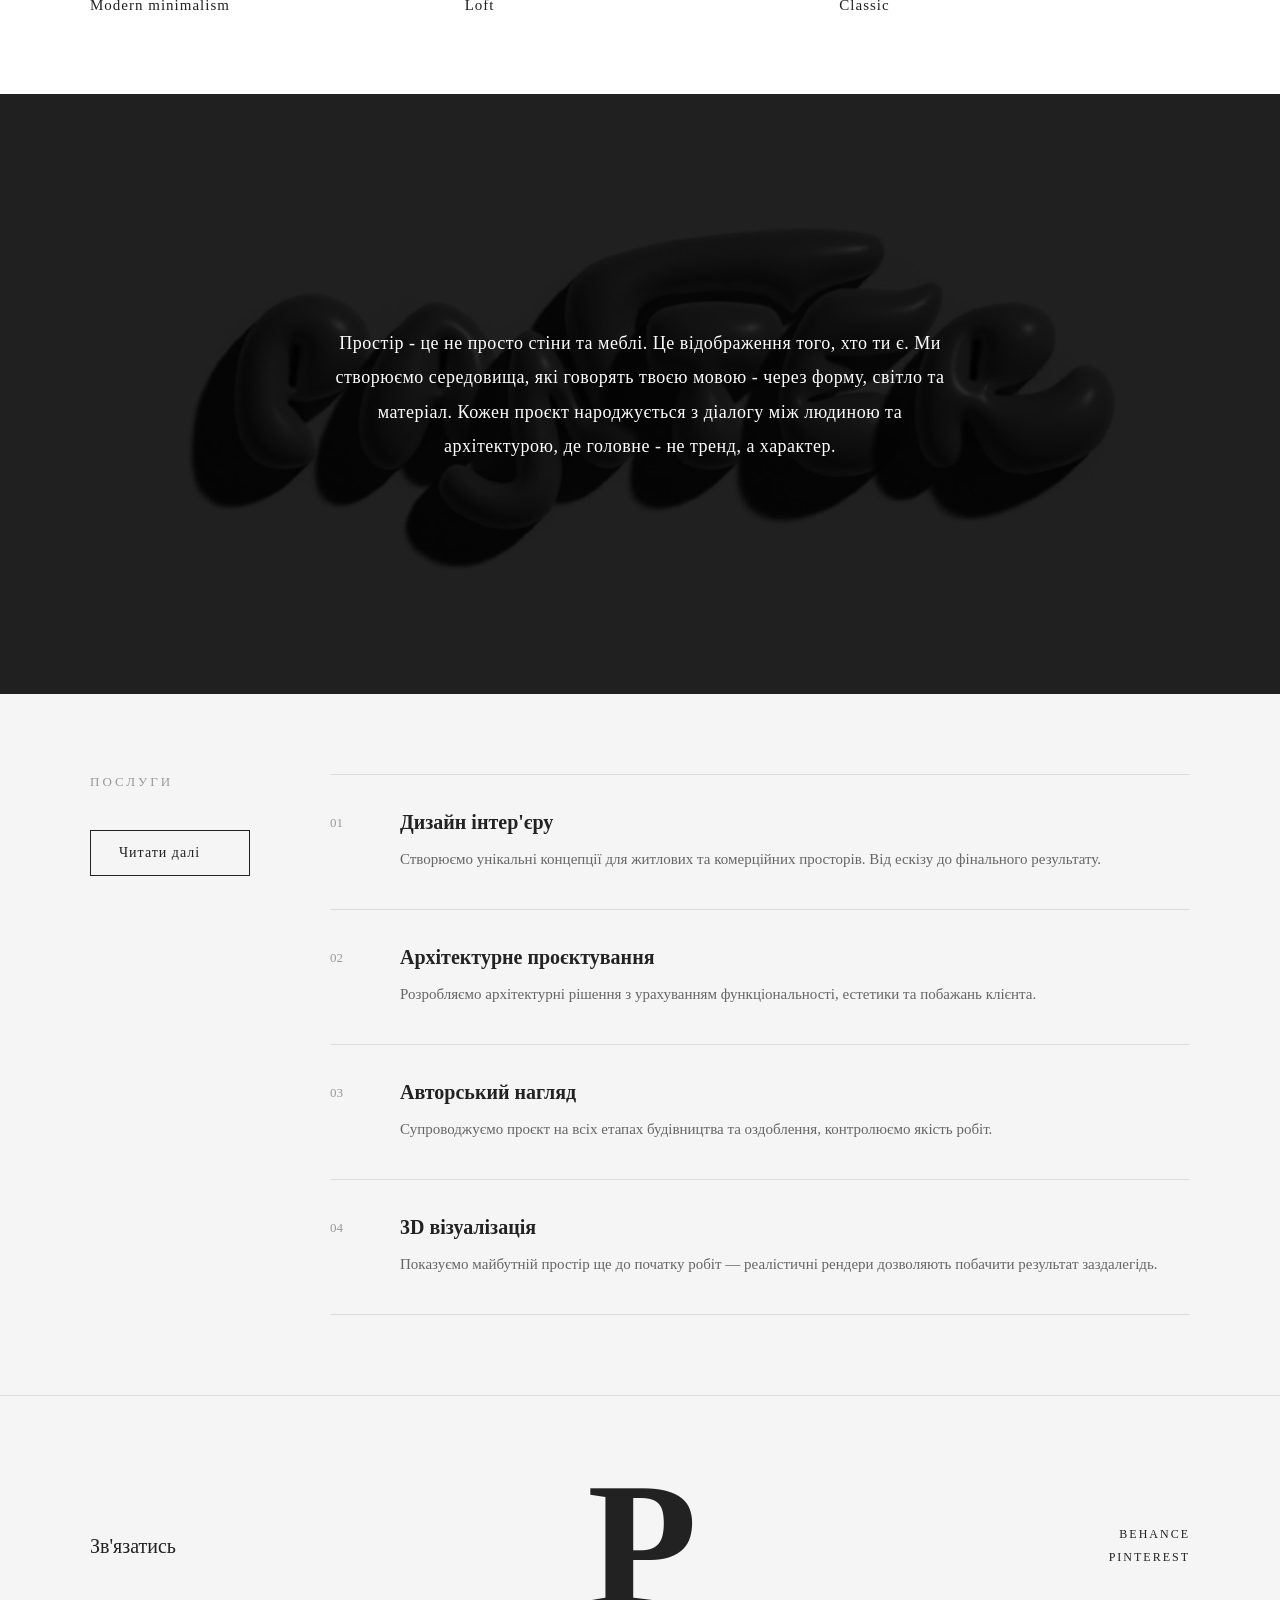
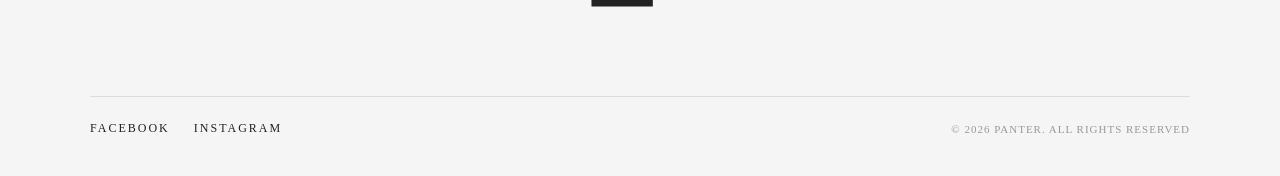
==== commit d7dd7337: "Update index.html" ====
--- a/index.html
+++ b/index.html
@@ -26,7 +26,9 @@
         </nav>
 
         <!-- HERO -->
-        <section class="hero"></section>
+        <section class="hero">
+            <img src="img/1.jpg" alt="Hero" class="hero__img">
+        </section>
 
         <!-- НАША МІСІЯ -->
         <section class="about-preview">
--- a/css/styles.css
+++ b/css/styles.css
@@ -92,19 +92,19 @@
 
 /* HERO */
 .hero {
-    height: 100vh;;
-    background-size: cover;
-    background-position: center;
-    background-repeat: no-repeat;
     position: relative;
+    height: 100vh;
+    overflow: hidden;
     top: -63px;
     margin-bottom: -63px;
 }
+
 .hero__img {
-  width: 100%;
-  height: auto;
-  object-fit: contain;
-  display: block;
+    width: 100%;
+    height: 100%;
+    object-fit: cover;
+    object-position: center;
+    display: block;
 }
 
 /* ЗАГАЛЬНИЙ ЛЕЙБЛ */
@@ -868,29 +868,30 @@
     object-fit: cover;
     display: block;
 }
-/* Адаптація картинок для мобільних */
+
 @media screen and (max-width: 768px) {
-  /* HERO (1.jpg) */
-  .hero {
-    height: auto !important;
-    min-height: 300px !important;
-    background-size: contain !important;
-    background-repeat: no-repeat !important;
-    background-position: center !important;
-    background-color: #f0c8c8 !important;
-  }
-
-  /* PROJECT HERO (3.jpg) */
-  .project-hero {
-    height: auto !important;
-  }
-
-  .project-hero__img {
-    width: 100% !important;
-    height: auto !important;
-    object-fit: contain !important;
-    object-position: center !important;
-    background-color: #f0c8c8 !important;
-  }
-}
-
+    .hero {
+        position: static;
+        margin-bottom: 0;
+        height: auto;
+    }
+
+    .hero__img {
+        width: 100%;
+        height: auto;
+        object-fit: contain;
+    }
+
+    .project-hero {
+        height: 60vw;
+    }
+
+    .project-hero__img {
+        object-fit: cover;
+        object-position: top center;
+    }
+
+    .project-hero__title {
+        font-size: 28px;
+    }
+}
